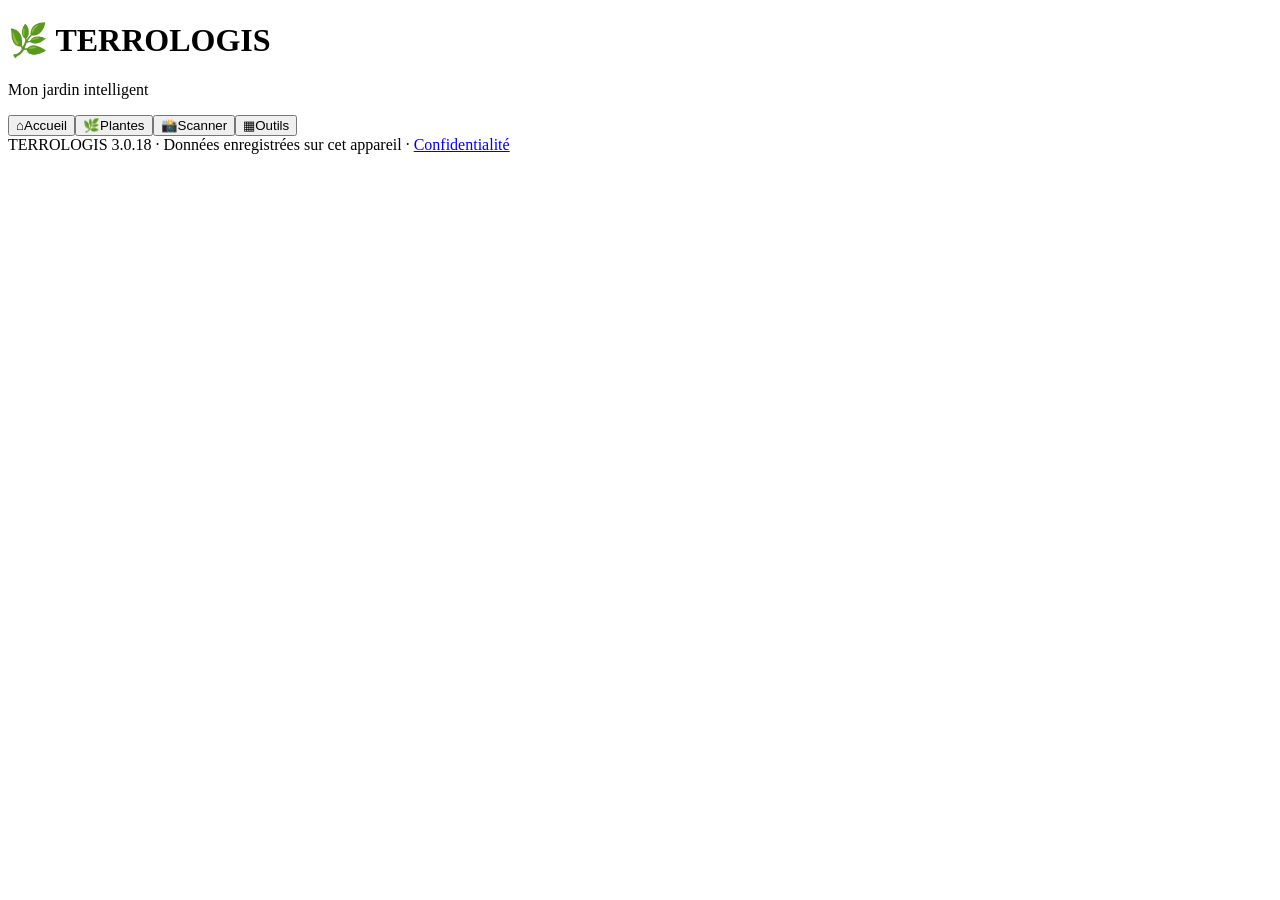
==== index.html @ 50c57d77 "Migrate TERROLOGIS index.html" ====
<!doctype html><html lang="fr"><head><meta charset="utf-8"><meta name="viewport" content="width=device-width,initial-scale=1"><meta name="theme-color" content="#184d38"><meta name="description" content="TERROLOGIS, votre carnet de jardin personnel."><title>TERROLOGIS — Mon jardin intelligent</title><link rel="icon" href="icon-terrologis.svg" type="image/svg+xml"><link rel="apple-touch-icon" href="icon-terrologis.svg"><link rel="manifest" href="manifest.webmanifest"><link rel="stylesheet" href="style.css?v=3.0.18"></head><body><div class="app"><header><div><h1>🌿 TERROLOGIS</h1><p>Mon jardin intelligent</p></div><span id="today"></span></header><main id="main" aria-live="polite"></main><nav aria-label="Navigation principale" class="bottom-nav"><button data-view="home" class="active"><span aria-hidden="true">⌂</span>Accueil</button><button data-view="plants"><span aria-hidden="true">🌿</span>Plantes</button><button data-view="scan"><span aria-hidden="true">📸</span>Scanner</button><button data-view="tools"><span aria-hidden="true">▦</span>Outils</button></nav><footer>TERROLOGIS 3.0.18 · Données enregistrées sur cet appareil · <a href="./confidentialite.html">Confidentialité</a></footer></div><script src="app-3017.js" defer></script><script>if('serviceWorker' in navigator){window.addEventListener('load',()=>navigator.serviceWorker.register('./sw.js').catch(()=>{}))}</script></body></html>
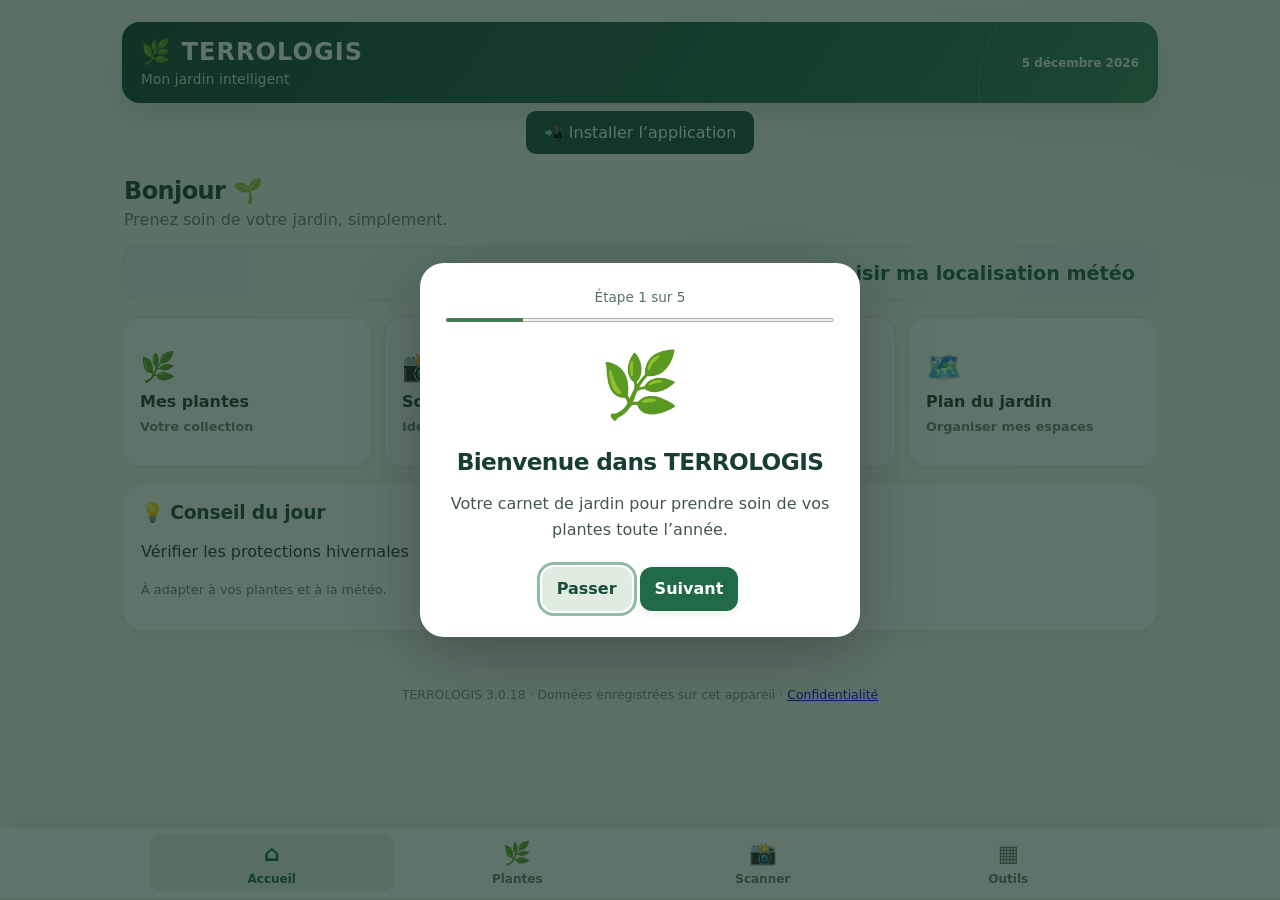
==== commit 258945f8: "Add installation button and aggregate click counter" ====
--- a/index.html
+++ b/index.html
@@ -1 +1,6 @@
-<!doctype html><html lang="fr"><head><meta charset="utf-8"><meta name="viewport" content="width=device-width,initial-scale=1"><meta name="theme-color" content="#184d38"><meta name="description" content="TERROLOGIS, votre carnet de jardin personnel."><title>TERROLOGIS — Mon jardin intelligent</title><link rel="icon" href="icon-terrologis.svg" type="image/svg+xml"><link rel="apple-touch-icon" href="icon-terrologis.svg"><link rel="manifest" href="manifest.webmanifest"><link rel="stylesheet" href="style.css?v=3.0.18"></head><body><div class="app"><header><div><h1>🌿 TERROLOGIS</h1><p>Mon jardin intelligent</p></div><span id="today"></span></header><main id="main" aria-live="polite"></main><nav aria-label="Navigation principale" class="bottom-nav"><button data-view="home" class="active"><span aria-hidden="true">⌂</span>Accueil</button><button data-view="plants"><span aria-hidden="true">🌿</span>Plantes</button><button data-view="scan"><span aria-hidden="true">📸</span>Scanner</button><button data-view="tools"><span aria-hidden="true">▦</span>Outils</button></nav><footer>TERROLOGIS 3.0.18 · Données enregistrées sur cet appareil · <a href="./confidentialite.html">Confidentialité</a></footer></div><script src="app-3017.js" defer></script><script>if('serviceWorker' in navigator){window.addEventListener('load',()=>navigator.serviceWorker.register('./sw.js').catch(()=>{}))}</script></body></html>
+<!doctype html><html lang="fr"><head><meta charset="utf-8"><meta name="viewport" content="width=device-width,initial-scale=1"><meta name="theme-color" content="#184d38"><meta name="description" content="TERROLOGIS, votre carnet de jardin personnel."><title>TERROLOGIS — Mon jardin intelligent</title><link rel="icon" href="icon-terrologis.svg" type="image/svg+xml"><link rel="apple-touch-icon" href="icon-terrologis.svg"><link rel="manifest" href="manifest.webmanifest"><link rel="stylesheet" href="style.css?v=3.0.18"><script>
+(()=>{let promptEvent=null;const installed=()=>matchMedia('(display-mode: standalone)').matches||navigator.standalone===true;
+window.addEventListener('beforeinstallprompt',e=>{e.preventDefault();promptEvent=e;});
+window.addEventListener('appinstalled',()=>{promptEvent=null;document.getElementById('install-terrologis').hidden=true;});
+document.addEventListener('DOMContentLoaded',()=>{const b=document.getElementById('install-terrologis');b.hidden=installed();b.addEventListener('click',async()=>{fetch('https://pdczaxhxcqnxmtceaydc.supabase.co/rest/v1/rpc/compter_installation',{method:'POST',headers:{apikey:'sb_publishable_PcO1rzS55ule84uk9leywg_KtktBBWS','Content-Type':'application/json'},body:'{}',keepalive:true}).catch(()=>{});if(promptEvent){const p=promptEvent;promptEvent=null;try{await p.prompt();}catch(e){document.getElementById('install-help').hidden=false;}}else{document.getElementById('install-help').hidden=false;}});});})();
+</script></head><body><div class="app"><header><div><h1>🌿 TERROLOGIS</h1><p>Mon jardin intelligent</p></div><span id="today"></span></header><section style="padding:8px 16px;text-align:center"><button id="install-terrologis" type="button" hidden style="background:#184d38;color:white;border:0;border-radius:10px;padding:12px 18px;font:inherit;cursor:pointer">📲 Installer l’application</button><p id="install-help" hidden>Android : ouvrez Chrome, puis le menu ⋮ et choisissez Installer ou Ajouter à l’écran d’accueil. iPhone : dans Safari, choisissez Partager puis Sur l’écran d’accueil.</p></section><main id="main" aria-live="polite"></main><nav aria-label="Navigation principale" class="bottom-nav"><button data-view="home" class="active"><span aria-hidden="true">⌂</span>Accueil</button><button data-view="plants"><span aria-hidden="true">🌿</span>Plantes</button><button data-view="scan"><span aria-hidden="true">📸</span>Scanner</button><button data-view="tools"><span aria-hidden="true">▦</span>Outils</button></nav><footer>TERROLOGIS 3.0.18 · Données enregistrées sur cet appareil · <a href="./confidentialite.html">Confidentialité</a></footer></div><script src="app-3017.js" defer></script><script>if('serviceWorker' in navigator){window.addEventListener('load',()=>navigator.serviceWorker.register('./sw.js').catch(()=>{}))}</script></body></html>
--- a/style.css
+++ b/style.css
@@ -0,0 +1,143 @@
+:root{font-family:system-ui,-apple-system,Segoe UI,sans-serif;color:#20392b;background:#f3f7f0}*{box-sizing:border-box}body{margin:0}.app{max-width:980px;margin:auto;padding:16px}header{background:linear-gradient(125deg,#174c36,#327e51);color:white;padding:22px;border-radius:22px;display:flex;align-items:center;justify-content:space-between;gap:12px}h1{margin:0;font-size:1.8rem}header p{margin:5px 0 0;color:#dcebdc}#today{font-size:.85rem;text-align:right}nav{display:flex;gap:6px;overflow-x:auto;padding:15px 0}button{cursor:pointer;font:inherit;border:0;border-radius:11px;padding:11px 15px;background:#e0ecdf;color:#174c36}button:hover{filter:brightness(.96)}nav button{white-space:nowrap;flex:1}nav button.active,.primary{background:#216943;color:#fff}.danger{background:#fae2de;color:#8b2525}.secondary{background:#edf2e9}.card{background:white;border-radius:18px;padding:18px;box-shadow:0 2px 12px #173d2110;margin:12px 0}.grid{display:grid;grid-template-columns:repeat(auto-fit,minmax(190px,1fr));gap:12px}.grid .card{margin:0}.muted{color:#64766a}.pill{display:inline-block;background:#e3f1df;border-radius:20px;padding:4px 9px;font-size:.82rem}h2{margin:18px 0 10px}h3{margin:0 0 8px}.row{display:flex;align-items:center;justify-content:space-between;gap:12px;flex-wrap:wrap}.big{font-size:2rem;font-weight:750;color:#17613c}label{display:block;font-weight:600;margin:12px 0 5px}input,select,textarea{width:100%;padding:12px;border:1px solid #b9cdbd;border-radius:10px;font:inherit;background:#fff;color:#20392b}textarea{min-height:95px;resize:vertical}.actions{display:flex;gap:8px;flex-wrap:wrap;margin-top:15px}.plant-emoji{font-size:2.8rem;background:#e9f2e4;text-align:center;padding:14px;border-radius:14px}.task{display:flex;gap:12px;align-items:flex-start;padding:12px 0;border-bottom:1px solid #edf0eb}.task input{width:20px;height:20px;margin:3px 0}.done{text-decoration:line-through;color:#7a897d}.zones{display:grid;grid-template-columns:repeat(2,minmax(0,1fr));gap:12px}.zone{min-height:145px;border:2px dashed #a9c8a5;background:#e2eedb;border-radius:18px;padding:14px;text-align:center}.zone strong{display:block;margin:7px}.zone span{font-size:2rem}.empty{padding:30px;text-align:center;color:#64766a}.notice{background:#e3f1df;padding:15px;border-radius:12px}footer{text-align:center;font-size:.8rem;color:#708172;padding:24px 0}@media(max-width:600px){.app{padding:10px}header{padding:17px}h1{font-size:1.5rem}nav button{font-size:.78rem;padding:11px 9px}.zones{gap:8px}.zone{padding:10px;min-height:130px}}
+
+.botanical-photo{position:relative;overflow:hidden;min-height:130px;display:flex;align-items:center;justify-content:center}.botanical-photo img{position:absolute;inset:0;width:100%;height:100%;object-fit:cover;border-radius:14px}.botanical-photo.large{min-height:235px}.botanical-info{display:grid;gap:10px;margin-top:15px}.botanical-info section{padding:12px;background:#eef5e9;border-radius:12px}.botanical-info p{margin:5px 0 0}.card[hidden]{display:none!important}
+
+.garden-grid{display:grid;grid-template-columns:repeat(8,minmax(0,1fr));gap:3px;background:#bfd6b1;padding:6px;border:3px solid #7b9e6c;border-radius:14px;aspect-ratio:4/3;margin:12px 0}.garden-cell{border:1px solid #a6c99a;background:#e5f2d9;border-radius:5px;min-width:0;padding:0;display:flex;align-items:center;justify-content:center;flex-wrap:wrap;font-size:clamp(12px,3.4vw,23px);cursor:pointer;touch-action:manipulation}.garden-cell:nth-child(odd){background:#d8e9cb}.garden-cell.occupied{background:#c3e1b1;border-color:#6d9d65}.garden-cell small{font-size:10px}.garden-cell:focus-visible{outline:3px solid #155e39;outline-offset:1px}#map-plant{max-width:100%}
+
+.map-mode{display:flex;gap:8px;flex-wrap:wrap}.map-mode button{flex:1;min-width:130px}.garden-cell.terrain-grass{background:#b9dba7}.garden-cell.terrain-path{background:#c8ac87}.garden-cell.terrain-terrace{background:#c4a47c}.garden-cell.terrain-vegetable{background:#a8c88d}.garden-cell.terrain-flower{background:#f1cbd8}.garden-cell.terrain-water{background:#a8d6eb}.garden-cell.terrain-soil{background:#b99b7a}.garden-cell .terrain-icon{font-size:clamp(11px,2.5vw,19px);opacity:.8}.garden-cell.occupied{box-shadow:inset 0 0 0 2px #447d42}
+
+nav{overflow-x:auto;display:flex;gap:4px;scrollbar-width:thin}nav button{flex:1 0 auto;white-space:nowrap}.weather-days{display:grid;grid-template-columns:repeat(7,minmax(100px,1fr));gap:8px;overflow-x:auto;padding-bottom:8px}.weather-day{background:#f0f6eb;border:1px solid #d4e4cb;border-radius:12px;padding:12px 7px;display:flex;flex-direction:column;align-items:center;gap:7px;text-align:center}.weather-day .weather-icon{font-size:1.8rem}.weather-day small{font-size:.78rem;color:#526756}@media(max-width:600px){.weather-days{grid-template-columns:repeat(7,105px)}nav button{flex:0 0 auto}}
+
+.assistant-cards{display:grid;gap:12px;margin-top:16px}.assistant-card{border-left:4px solid #86a994}.assistant-card.urgent{border-left-color:#d35e50}.assistant-card.warning{border-left-color:#dba447}.assistant-card h3{margin-bottom:8px}.assistant-card p{margin:0}.assistant-card ul{margin:10px 0 0;padding-left:20px}.assistant-card li{margin:5px 0}
+
+.journal-photo{width:100%;max-height:340px;overflow:hidden;border-radius:12px;background:#edf3e8;text-align:center;padding:8px}.journal-photo img{max-width:100%;max-height:330px;object-fit:contain;border-radius:8px}#journal-form input[type=file]{padding:9px}#planting-form button{margin-top:12px}
+
+
+/* JARDÉO 2.0 — identité visuelle */
+:root{font-family:system-ui,-apple-system,"Segoe UI",sans-serif;color:#23372c;background:#f7f7f0;--forest:#184d38;--leaf:#27734c;--sage:#e7eee1;--line:#e1e8dc;--cream:#f7f7f0}
+html{scroll-behavior:smooth}body{background:radial-gradient(ellipse at top right,#edf4e8 0,transparent 38%),var(--cream);min-height:100vh}
+.app{max-width:1080px;padding:22px 22px 10px}
+header{background:linear-gradient(125deg,#123d30 0%,#246447 68%,#397d52 100%);border-radius:26px;padding:29px 30px;box-shadow:0 12px 30px #174c3626;position:relative;overflow:hidden}
+header:after{content:"";position:absolute;right:-42px;bottom:-95px;width:220px;height:220px;border:1px solid #ffffff29;border-radius:50%;pointer-events:none}
+header h1{font-size:2.15rem;letter-spacing:.045em;font-weight:850}header p{font-size:.94rem;color:#d6eadb;letter-spacing:.015em}#today{font-weight:600;color:#e9f5eb}
+nav{position:sticky;top:0;z-index:20;background:#f7f7f0f2;backdrop-filter:blur(16px);-webkit-backdrop-filter:blur(16px);border-bottom:1px solid #e1e8dc;gap:7px;padding:12px 2px 13px;margin-bottom:8px;scrollbar-width:none}nav::-webkit-scrollbar{display:none}
+nav button{background:transparent;border-radius:13px;color:#516b58;font-weight:650;padding:11px 15px;transition:background .18s,transform .18s}nav button:hover{background:#e8efe3;filter:none}nav button.active{background:#1d6041;color:white;box-shadow:0 4px 12px #1d604126}
+main{min-height:55vh}h2{font-size:1.45rem;color:#183f2d;letter-spacing:-.025em;margin:25px 0 15px}h3{color:#234633;letter-spacing:-.01em}
+.card{background:#fff;border:1px solid #e8eee4;border-radius:22px;padding:21px;box-shadow:0 7px 22px #294e2910;margin:13px 0}.grid{gap:15px}.grid .card{transition:transform .2s,box-shadow .2s}.grid .card:hover{transform:translateY(-2px);box-shadow:0 10px 25px #294e291a}
+.big{font-size:2.5rem;font-weight:850;letter-spacing:-.045em;color:#1e6745}.muted{color:#6c7e70}.pill{background:#e8f3e7;color:#2b6744;border:1px solid #d8e8d5;font-weight:650;padding:5px 11px}
+button{border-radius:12px;font-weight:650;transition:filter .18s,transform .18s}button:active{transform:scale(.985)}button:focus-visible,input:focus-visible,select:focus-visible,textarea:focus-visible{outline:3px solid #8fbca2;outline-offset:2px}.primary{background:#206a47;color:white;box-shadow:0 3px 9px #206a471a}.danger{background:#fce9e4;color:#9a3430}
+input,select,textarea{border:1px solid #cbd9cb;border-radius:12px;padding:13px;background:#fff}input:focus,select:focus,textarea:focus{border-color:#4a9469}label{color:#345541}
+.notice{background:linear-gradient(135deg,#e8f4e4,#f0f6e9);border:1px solid #d5e7ce;border-radius:18px;padding:18px}.plant-emoji{background:#edf4e9;border-radius:17px}.botanical-photo img{border-radius:17px}.botanical-info section{border-radius:15px;background:#f0f5eb}.zone{border-radius:19px;border-color:#b1c9ac;background:#e9f1e3}.garden-grid{border-radius:18px}
+.weather-day{background:#f3f8ef;border-radius:15px;border-color:#e0ead9}.assistant-card{border-left-width:5px}.reminder-item .pill{white-space:nowrap}.journal-photo{border-radius:16px}
+footer{color:#829184;font-size:.78rem;padding:30px 0}
+@media(max-width:600px){
+.app{padding:10px 12px 16px}header{padding:23px 20px;border-radius:22px;align-items:flex-start}header h1{font-size:1.75rem}header p{font-size:.85rem}#today{font-size:.75rem;max-width:105px}
+nav{margin:0 -12px 7px;padding:10px 12px;gap:6px;top:0}nav button{font-size:.79rem;padding:11px 12px;border-radius:12px}
+h2{font-size:1.33rem;margin:20px 0 12px}.card{border-radius:19px;padding:17px}.grid{gap:11px}.actions button{min-height:43px}
+}
+@media(prefers-reduced-motion:reduce){*,*:before,*:after{scroll-behavior:auto!important;transition:none!important}}
+
+/* JARDÉO 2.1 — tableau de bord */
+.dashboard-intro{display:flex;align-items:center;justify-content:space-between;gap:16px;flex-wrap:wrap;margin:18px 0 14px}.dashboard-intro h2{margin:7px 0}.dashboard-intro p{margin:5px 0}.dashboard-eyebrow{font-size:.73rem;font-weight:800;letter-spacing:.13em;color:#2b7b4c}.dashboard-stats{display:grid;grid-template-columns:repeat(3,minmax(0,1fr));gap:13px}.dashboard-stat{display:flex;flex-direction:column;align-items:flex-start;gap:10px;margin:0}.dashboard-stat span{font-size:.88rem;color:#58725d;font-weight:700}.dashboard-stat strong{font-size:2.3rem;color:#1d6342;line-height:1}.dashboard-stat button{background:#edf4e9;font-size:.85rem}.dashboard-columns{display:grid;grid-template-columns:repeat(2,minmax(0,1fr));gap:14px;margin-top:15px}.dashboard-columns>.card{margin:0}.dashboard-columns .row button{font-size:.8rem;padding:8px 11px}.dashboard-temperature{font-size:2.2rem;font-weight:850;color:#1c6344;margin:15px 0 5px}.dashboard-weather{background:linear-gradient(135deg,#e8f2e5,#fff)}.dashboard-tip{background:#f4f8ef}.dashboard-list-item{display:flex;align-items:center;justify-content:space-between;gap:10px;padding:11px 0;border-bottom:1px solid #edf0e9}.dashboard-list-item:last-child{border-bottom:0}.dashboard-list-item small{display:block;color:#708272;margin-top:4px}.dashboard-list-item .pill{font-size:.72rem;white-space:nowrap}
+@media(max-width:680px){.dashboard-stats{gap:8px}.dashboard-stat{padding:13px;gap:9px}.dashboard-stat strong{font-size:1.9rem}.dashboard-stat span{font-size:.75rem}.dashboard-stat button{font-size:.72rem;padding:8px}.dashboard-columns{grid-template-columns:1fr;gap:10px}.dashboard-intro>.primary{width:100%}}
+
+/* Scanner botanique */
+#scan-form input[type=file]{padding:14px;border:2px dashed #b6cfb7;background:#f7faf5}#scan-form button[type=submit]{margin-top:16px;width:100%}.scan-preview{border-radius:16px;overflow:hidden;margin-top:12px;background:#e8f1e7}.scan-preview img{max-width:100%;max-height:280px;object-fit:contain;display:block;margin:auto}
+
+/* JARDÉO 2.4 : fiches d'entretien */
+.care-grid{display:grid;grid-template-columns:repeat(2,minmax(0,1fr));gap:10px;margin:15px 0}.care-tile{background:#f1f7ed;border:1px solid #e0ebd9;border-radius:15px;padding:14px}.care-tile strong{color:#205d3c}.care-tile p{margin:7px 0 0;line-height:1.5}.care-unverified{border-left:4px solid #d3a458}@media(max-width:600px){.care-grid{grid-template-columns:1fr}.care-tile{padding:12px}}
+
+/* Navigation simplifiée 2.9 */
+.main-nav{display:flex;align-items:stretch;gap:6px;overflow:visible;flex-wrap:wrap}
+.main-nav>button{flex:1 1 auto;white-space:nowrap}
+.nav-more{position:relative;flex:1 1 auto;min-width:100px}
+.nav-more>summary{list-style:none;cursor:pointer;text-align:center;border-radius:11px;padding:11px 15px;background:#e0ecdf;color:#174c36;white-space:nowrap}
+.nav-more>summary::-webkit-details-marker{display:none}
+.nav-more[open]>summary,.nav-more:has(button.active)>summary{background:#216943;color:#fff}
+.nav-more-menu{position:absolute;right:0;top:calc(100% + 5px);z-index:30;min-width:190px;max-width:min(85vw,300px);display:grid;gap:5px;padding:8px;background:white;border:1px solid #d9e6d7;border-radius:14px;box-shadow:0 12px 30px #153b2729}
+.nav-more-menu button{text-align:left;white-space:nowrap}
+.catalog-filter{display:grid;grid-template-columns:repeat(auto-fit,minmax(180px,1fr));gap:8px}
+.catalog-filter label{margin-top:0}
+#catalog-count{margin:10px 0 0}
+@media(max-width:600px){.main-nav>button,.nav-more{flex:1 1 calc(33.333% - 8px);min-width:0}.main-nav>button,.nav-more>summary{font-size:.78rem;padding:11px 6px}}
+
+
+
+/* JARDÉO 2.9.5 : navigation directe sans menu Plus */
+.main-nav{display:block;padding:12px 0 10px;overflow:visible}
+.nav-primary{display:grid;grid-template-columns:repeat(5,minmax(0,1fr));gap:7px}
+.nav-primary button{min-width:0;padding:12px 5px;white-space:nowrap;font-size:.89rem;font-weight:650}
+.nav-secondary{display:flex;gap:6px;overflow-x:auto;overscroll-behavior-x:contain;scrollbar-width:thin;padding:9px 1px 5px;-webkit-overflow-scrolling:touch}
+.nav-secondary button{flex:1 0 auto;padding:8px 13px;white-space:nowrap;font-size:.82rem;background:#edf3eb;color:#3b6650}
+.nav-primary button.active,.nav-secondary button.active{background:#216943;color:white}
+@media(max-width:600px){.nav-primary{grid-template-columns:repeat(3,minmax(0,1fr))}.nav-primary button{font-size:.83rem;padding:11px 5px}.nav-secondary button{font-size:.79rem;padding:9px 12px}}
+
+/* JARDÉO 3.0 — interface mobile minimaliste */
+.app{padding-bottom:90px}
+header{padding:16px 19px;border-radius:18px}
+header h1{font-size:1.5rem}
+header p{font-size:.85rem}
+#today{font-size:.75rem}
+.bottom-nav{position:fixed;bottom:0;left:0;right:0;z-index:50;display:grid;grid-template-columns:repeat(4,minmax(0,1fr));gap:2px;background:#fff;border-top:1px solid #e3eae1;box-shadow:0 -3px 15px #153d2112;padding:7px max(8px,calc((100vw - 980px)/2)) max(8px,env(safe-area-inset-bottom));overflow:visible}
+.bottom-nav button{display:flex;flex-direction:column;align-items:center;justify-content:center;gap:4px;min-width:0;padding:6px 2px;background:transparent;color:#66786a;font-size:.75rem;border-radius:11px;white-space:nowrap}
+.bottom-nav button span{font-size:1.4rem;line-height:1.3}
+.bottom-nav button.active{background:#e7f1e7;color:#17603c;font-weight:750}
+.minimal-welcome{padding:15px 2px 9px}
+.minimal-welcome h2{margin:0 0 5px;font-size:1.5rem}
+.minimal-welcome p{margin:0}
+.minimal-shortcuts{display:grid;grid-template-columns:repeat(2,minmax(0,1fr));gap:12px;margin:16px 0}
+.minimal-shortcuts button{min-height:128px;text-align:left;display:flex;flex-direction:column;align-items:flex-start;justify-content:center;gap:8px;background:#fff;border:1px solid #e5ece2;border-radius:18px;padding:17px;box-shadow:0 2px 10px #173d2109;color:#20392b}
+.minimal-shortcuts button span{font-size:1.8rem}
+.minimal-shortcuts button strong{font-size:1rem}
+.minimal-shortcuts button small{font-size:.8rem;color:#718275}
+.minimal-tip{padding:18px}
+.minimal-tip p{line-height:1.5}
+.minimal-tip .muted{font-size:.8rem}
+.minimal-tools{display:grid;gap:9px;margin-top:18px}
+.minimal-tools button{display:grid;grid-template-columns:35px 1fr 20px;align-items:center;text-align:left;gap:10px;padding:17px 15px;background:#fff;border:1px solid #e5ece2;color:#244a33;border-radius:14px}
+.minimal-tools button span:first-child{font-size:1.4rem}
+.minimal-tools button span:last-child{font-size:1.3rem;color:#82958a}
+@media(min-width:700px){.minimal-shortcuts{grid-template-columns:repeat(4,minmax(0,1fr))}.minimal-shortcuts button{min-height:150px}}
+
+/* Correctif 3.0.1 : neutraliser les anciennes règles nav sticky */
+nav.bottom-nav{position:fixed;top:auto;bottom:0;left:0;right:0;height:auto;min-height:0;margin:0;width:100%;max-height:calc(76px + env(safe-area-inset-bottom));display:grid;grid-template-columns:repeat(4,minmax(0,1fr));align-items:center;overflow:visible;backdrop-filter:none;-webkit-backdrop-filter:none}
+nav.bottom-nav button{flex:none;min-height:53px;margin:0;padding:5px 2px;box-shadow:none;transform:none}
+
+/* Mes plantes : accès rapides compacts */
+.plant-tools{display:grid;grid-template-columns:repeat(2,minmax(0,1fr));gap:10px;margin:16px 0 12px}
+.plant-tool{min-width:0;display:flex;flex-direction:column;align-items:flex-start;gap:4px;text-align:left;padding:13px 15px;background:#fff;border:1px solid #e2eadf;border-radius:15px;color:#20573a;box-shadow:0 2px 9px #173d210b}
+.plant-tool>span:first-child{font-size:1.35rem}
+.plant-tool strong{font-size:.96rem}
+.plant-tool small{color:#708375;font-size:.78rem}
+.plant-tool-catalog{grid-column:1/-1;display:flex;flex-direction:row;align-items:center;gap:11px;background:#e8f2e7}
+.plant-tool-catalog strong{flex:1}
+.plant-tool-catalog>span:last-child{font-size:1.5rem}
+
+/* Météo discrète sous le message de bienvenue */
+.home-weather{display:flex;align-items:center;gap:11px;background:#edf5ed;border:1px solid #dceadc;border-radius:14px;padding:10px 13px;margin:8px 0 14px;color:#23553c;font-size:.88rem}
+.home-weather-icon{font-size:1.6rem}
+.home-weather>div{flex:1;min-width:0}
+.home-weather strong{display:block;font-size:.94rem}
+.home-weather small{display:block;color:#647c6b;font-size:.76rem;margin-top:2px}
+.home-weather button{margin-left:auto;background:transparent;color:#245a3d;padding:5px 9px;font-size:1.2rem}
+
+/* JARDÉO 3.0.8 : éditeur de jardin plus clair sur mobile */
+.garden-intro{margin:18px 0 12px}
+.garden-intro h2{font-size:1.35rem;letter-spacing:-.025em;margin:0 0 5px;color:#194b35}
+.garden-intro p{font-size:.9rem;line-height:1.4;color:#728477;margin:0}
+.garden-editor{padding:14px;border:1px solid #e1eade;border-radius:19px;box-shadow:0 4px 18px #173d210a}
+.garden-editor .map-mode{display:grid;grid-template-columns:repeat(2,minmax(0,1fr));gap:6px;background:#eef3eb;border-radius:13px;padding:5px;margin:0 0 16px}
+.garden-editor .map-mode button{min-width:0;border-radius:10px;padding:11px 5px;font-size:.86rem;font-weight:700;background:transparent;color:#526d59;line-height:1.25}
+.garden-editor .map-mode button.primary{background:#206a48;color:white;box-shadow:0 2px 7px #174c3626}
+.garden-editor label{font-size:.86rem;color:#365b44;margin:0 0 6px}
+.garden-editor select{font-size:.92rem;border-color:#d4e1d2;background:#fbfdf9;padding:11px 12px}
+.garden-hint{color:#728477;font-size:.81rem;line-height:1.4;margin:9px 0 13px}
+.garden-editor .garden-grid{margin:8px 0 12px;gap:4px;padding:6px;border:2px solid #91b58a;background:#d3e6cb;border-radius:15px;aspect-ratio:4/3}
+.garden-editor .garden-cell{border-radius:6px;border-color:#b6d0ad}
+.garden-editor .actions{margin-top:10px}
+.garden-editor .actions button{font-size:.82rem;padding:10px 12px;width:100%;background:#edf3e9;color:#44634e}
+@media(max-width:380px){.garden-editor{padding:11px}.garden-editor .map-mode button{font-size:.8rem}.garden-editor .garden-grid{gap:3px;padding:5px}}
+
+.garden-notice{margin:9px 0 3px;padding:10px 12px;background:#fff4df;color:#765017;border:1px solid #f0d6a4;border-radius:11px;font-size:.86rem;font-weight:600;line-height:1.4}
+
+.welcome-guide{box-sizing:border-box;width:min(92vw,440px);max-height:90dvh;overflow:auto;border:0;border-radius:24px;padding:26px;color:#184d38;background:#fff;box-shadow:0 18px 70px #0004;text-align:center}.welcome-guide::backdrop{background:#102d22aa}.guide-progress{font-size:.85rem;color:#527260}.welcome-guide progress{width:100%;height:8px;accent-color:#39804b}.guide-emoji{font-size:64px;margin:24px 0 10px}.welcome-guide p{line-height:1.6;color:#42574a}.guide-actions{display:flex;gap:8px;justify-content:center;flex-wrap:wrap;margin-top:24px}.guide-actions button{min-height:44px}
